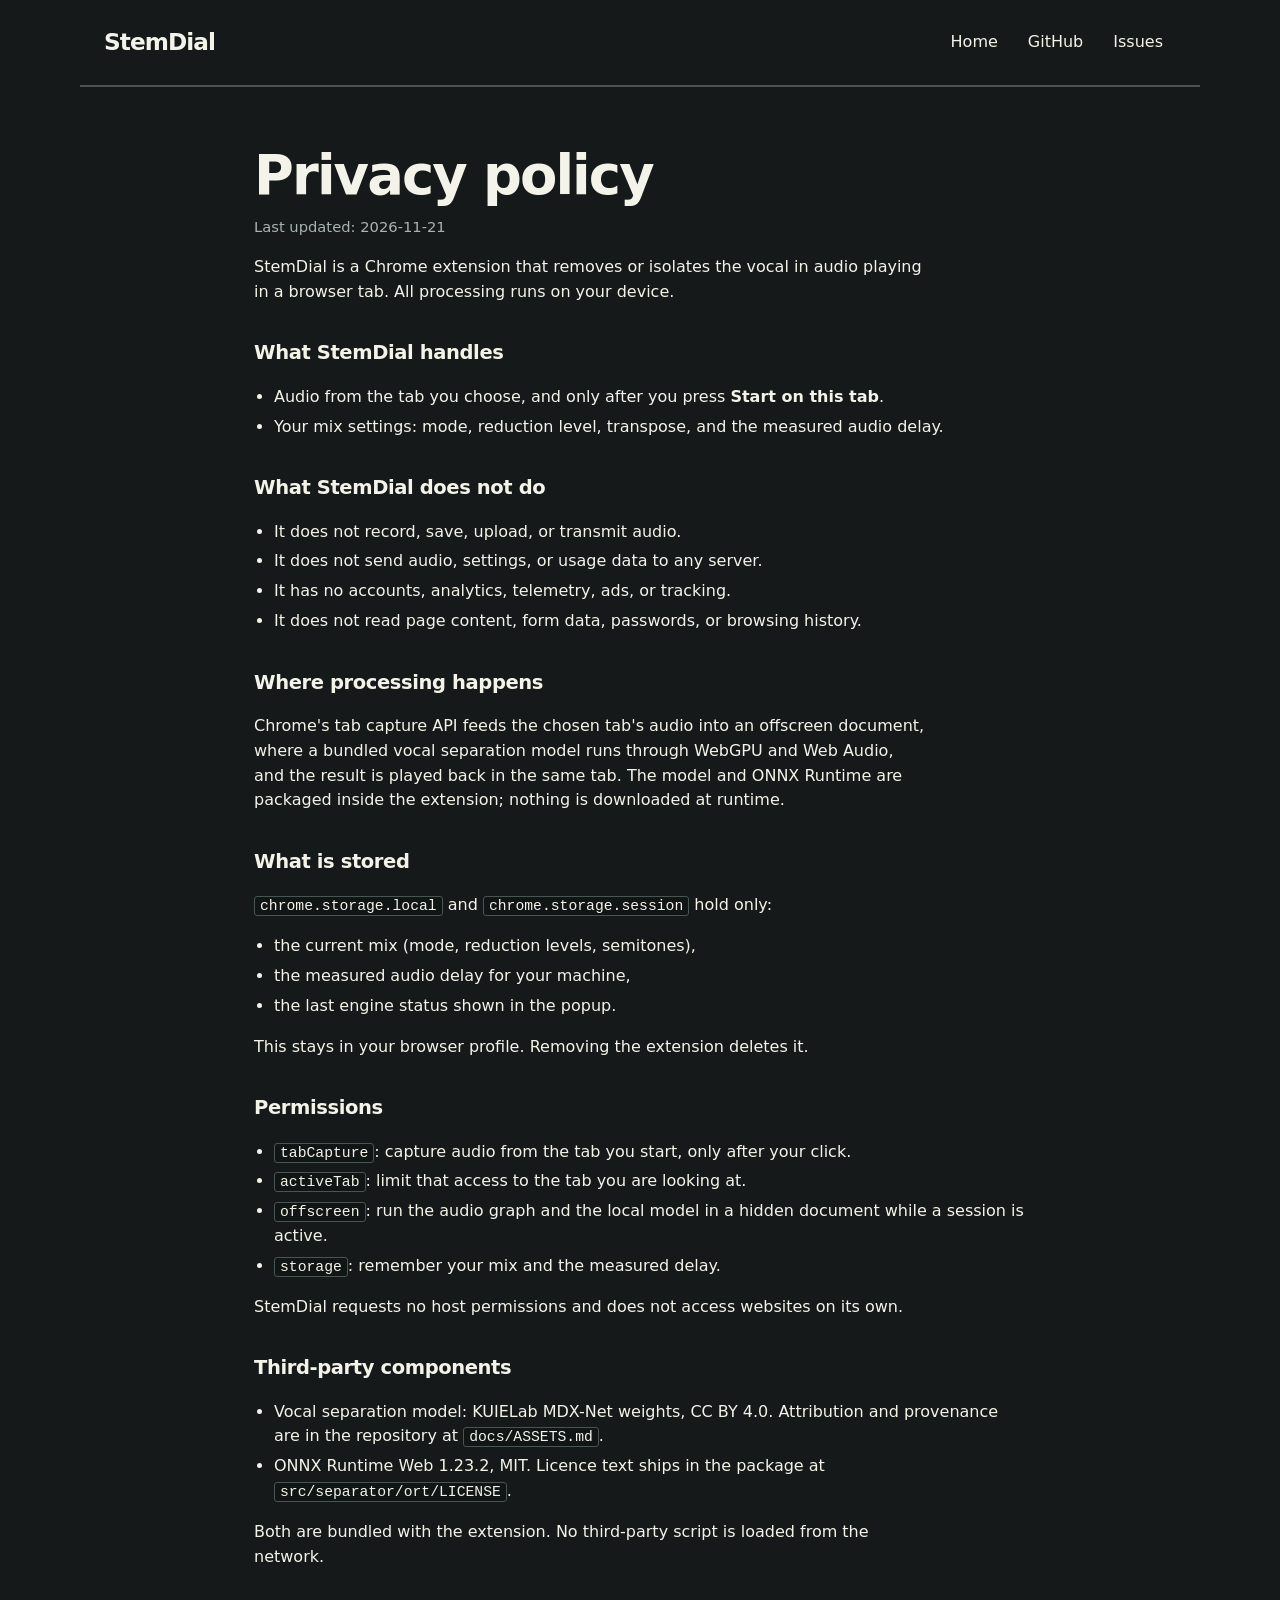
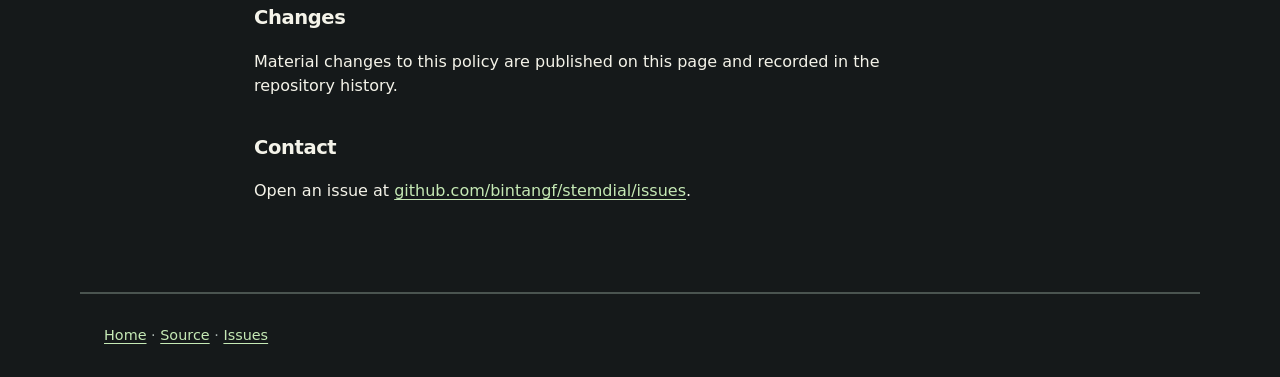
==== site/privacy.html @ f2a97806 "feat: add GitHub Pages landing page and privacy policy" ====
<!doctype html>
<html lang="en">
<head>
<meta charset="utf-8">
<meta name="viewport" content="width=device-width, initial-scale=1">
<title>Privacy policy · StemDial</title>
<meta name="description" content="StemDial processes audio on your device. It does not record, upload, or share audio.">
<link rel="icon" href="assets/icon32.png" sizes="32x32">
<link rel="stylesheet" href="styles.css">
</head>
<body>
<a class="skip" href="#main">Skip to content</a>
<header class="bar">
  <a class="brand" href="./">StemDial</a>
  <nav aria-label="Sections">
    <a href="./">Home</a>
    <a href="https://github.com/bintangf/stemdial">GitHub</a>
    <a href="https://github.com/bintangf/stemdial/issues">Issues</a>
  </nav>
</header>

<main id="main" class="policy">
  <h1>Privacy policy</h1>
  <p class="note">Last updated: 2026-11-21</p>
  <p>StemDial is a Chrome extension that removes or isolates the vocal in audio playing in a browser tab. All processing runs on your device.</p>

  <h2>What StemDial handles</h2>
  <ul>
    <li>Audio from the tab you choose, and only after you press <strong>Start on this tab</strong>.</li>
    <li>Your mix settings: mode, reduction level, transpose, and the measured audio delay.</li>
  </ul>

  <h2>What StemDial does not do</h2>
  <ul>
    <li>It does not record, save, upload, or transmit audio.</li>
    <li>It does not send audio, settings, or usage data to any server.</li>
    <li>It has no accounts, analytics, telemetry, ads, or tracking.</li>
    <li>It does not read page content, form data, passwords, or browsing history.</li>
  </ul>

  <h2>Where processing happens</h2>
  <p>Chrome's tab capture API feeds the chosen tab's audio into an offscreen document, where a bundled vocal separation model runs through WebGPU and Web Audio, and the result is played back in the same tab. The model and ONNX Runtime are packaged inside the extension; nothing is downloaded at runtime.</p>

  <h2>What is stored</h2>
  <p><code>chrome.storage.local</code> and <code>chrome.storage.session</code> hold only:</p>
  <ul>
    <li>the current mix (mode, reduction levels, semitones),</li>
    <li>the measured audio delay for your machine,</li>
    <li>the last engine status shown in the popup.</li>
  </ul>
  <p>This stays in your browser profile. Removing the extension deletes it.</p>

  <h2>Permissions</h2>
  <ul>
    <li><code>tabCapture</code>: capture audio from the tab you start, only after your click.</li>
    <li><code>activeTab</code>: limit that access to the tab you are looking at.</li>
    <li><code>offscreen</code>: run the audio graph and the local model in a hidden document while a session is active.</li>
    <li><code>storage</code>: remember your mix and the measured delay.</li>
  </ul>
  <p>StemDial requests no host permissions and does not access websites on its own.</p>

  <h2>Third-party components</h2>
  <ul>
    <li>Vocal separation model: KUIELab MDX-Net weights, CC BY 4.0. Attribution and provenance are in the repository at <code>docs/ASSETS.md</code>.</li>
    <li>ONNX Runtime Web 1.23.2, MIT. Licence text ships in the package at <code>src/separator/ort/LICENSE</code>.</li>
  </ul>
  <p>Both are bundled with the extension. No third-party script is loaded from the network.</p>

  <h2>Changes</h2>
  <p>Material changes to this policy are published on this page and recorded in the repository history.</p>

  <h2>Contact</h2>
  <p>Open an issue at <a href="https://github.com/bintangf/stemdial/issues">github.com/bintangf/stemdial/issues</a>.</p>
</main>

<footer>
  <p><a href="./">Home</a> · <a href="https://github.com/bintangf/stemdial">Source</a> · <a href="https://github.com/bintangf/stemdial/issues">Issues</a></p>
</footer>
</body>
</html>
---- site/styles.css ----
:root {
  color-scheme: dark;
  --page: #15191a;
  --case: #23282a;
  --ink: #f4f3e9;
  --muted: #a9b4af;
  --lcd: #c5e9b5;
  --edge: #4a5450;
  --key: #2d3436;
  font: 16px/1.55 system-ui, -apple-system, "Segoe UI", sans-serif;
  color: var(--ink);
  background: var(--page);
  accent-color: var(--lcd);
}

* { box-sizing: border-box; }

body { margin: 0; min-height: 100vh; }

a { color: var(--lcd); text-underline-offset: 3px; }
a:hover { text-decoration-thickness: 2px; }

:focus-visible {
  outline: 3px solid #fff;
  outline-offset: 2px;
  border-radius: 2px;
}

.skip {
  position: absolute;
  left: -9999px;
  top: 12px;
  background: var(--lcd);
  color: #17231a;
  padding: 10px 14px;
  font-weight: 700;
}
.skip:focus { left: 12px; z-index: 10; }

.bar {
  display: flex;
  align-items: center;
  justify-content: space-between;
  gap: 24px;
  flex-wrap: wrap;
  max-width: 1120px;
  margin: 0 auto;
  padding: 18px 24px;
  border-bottom: 2px solid var(--edge);
}

.brand {
  font-size: 1.45rem;
  font-weight: 800;
  letter-spacing: -0.04em;
  color: var(--ink);
  text-decoration: none;
}

.bar nav { display: flex; gap: 4px; flex-wrap: wrap; }

.bar nav a {
  padding: 11px 12px;
  min-height: 44px;
  display: inline-flex;
  align-items: center;
  color: var(--ink);
  text-decoration: none;
  border: 1px solid transparent;
  border-radius: 3px;
}

.bar nav a:hover { border-color: var(--edge); background: var(--key); }

main { max-width: 1120px; margin: 0 auto; padding: 0 24px 72px; }

.hero {
  display: grid;
  grid-template-columns: minmax(0, 1.05fr) minmax(0, 0.95fr);
  gap: 56px;
  align-items: center;
  padding: 64px 0 56px;
  border-bottom: 2px solid var(--edge);
}

h1 {
  margin: 0 0 18px;
  font-size: clamp(2.1rem, 5vw, 3.4rem);
  line-height: 1.2;
  letter-spacing: -0.035em;
}

.lede { margin: 0 0 22px; font-size: 1.15rem; max-width: 34em; }

.actions {
  display: flex;
  align-items: center;
  gap: 20px;
  flex-wrap: wrap;
  margin: 0 0 18px;
}

.button {
  display: inline-flex;
  align-items: center;
  justify-content: center;
  min-height: 50px;
  padding: 0 24px;
  background: var(--lcd);
  color: #17231a;
  font-weight: 750;
  text-decoration: none;
  border: 1px solid var(--lcd);
  border-radius: 3px;
  border-bottom-width: 4px;
  border-bottom-color: #8fae82;
}

.button:hover { background: #d3f2c5; }
.button:active { transform: translateY(1px); }

.quiet { color: var(--ink); min-height: 44px; display: inline-flex; align-items: center; }

.note { margin: 0; color: var(--muted); font-size: 0.92rem; max-width: 36em; }

.shot { margin: 0; }

.shot img {
  display: block;
  width: 100%;
  height: auto;
  border: 1px solid var(--edge);
  border-radius: 4px;
  box-shadow: 0 18px 40px rgba(0, 0, 0, 0.35);
}

.shot figcaption { margin-top: 10px; color: var(--muted); font-size: 0.88rem; }

section { padding: 56px 0; border-bottom: 2px solid var(--edge); }

h2 { margin: 0 0 24px; font-size: 1.6rem; letter-spacing: -0.02em; }

.modes dl {
  margin: 0;
  display: grid;
  grid-template-columns: repeat(2, minmax(0, 1fr));
  gap: 0 40px;
}

.modes dl div { padding: 14px 0; border-top: 1px solid var(--edge); }

.modes dt { font-weight: 750; font-size: 1.05rem; }
.modes dd { margin: 4px 0 0; color: var(--muted); }

.after { margin: 26px 0 0; max-width: 46em; }

.install {
  display: grid;
  grid-template-columns: minmax(0, 1fr) minmax(0, 1fr);
  gap: 8px 40px;
}

.install h2 { grid-column: 1 / -1; }

.install ol { margin: 0; padding-left: 1.3em; display: grid; gap: 12px; }

.install > p {
  margin: 0;
  align-self: start;
  color: var(--muted);
  border-left: 2px solid var(--edge);
  padding-left: 18px;
}

code {
  font: 0.92em ui-monospace, SFMono-Regular, Menlo, monospace;
  background: #101615;
  border: 1px solid var(--edge);
  padding: 1px 5px;
  border-radius: 3px;
}

.stay { border-bottom: 0; }
.stay p { max-width: 44em; }

.policy { max-width: 820px; padding-top: 56px; }
.policy h1 { margin-bottom: 8px; }
.policy h2 { margin: 34px 0 10px; font-size: 1.22rem; border-bottom: 0; }
.policy ul { padding-left: 1.25em; }
.policy li { margin: 5px 0; }
.policy > p { max-width: 42em; }

footer {
  max-width: 1120px;
  margin: 0 auto;
  padding: 24px;
  border-top: 2px solid var(--edge);
  color: var(--muted);
  font-size: 0.9rem;
}

footer p { margin: 6px 0; }

@media (max-width: 840px) {
  .hero { grid-template-columns: minmax(0, 1fr); gap: 32px; padding: 40px 0; }
  .modes dl { grid-template-columns: minmax(0, 1fr); }
  .install { grid-template-columns: minmax(0, 1fr); }
  .install > p { border-left: 0; padding-left: 0; }
  main { padding: 0 18px 56px; }
  .bar { padding: 14px 18px; }
  header nav a { padding: 10px 8px; }
}
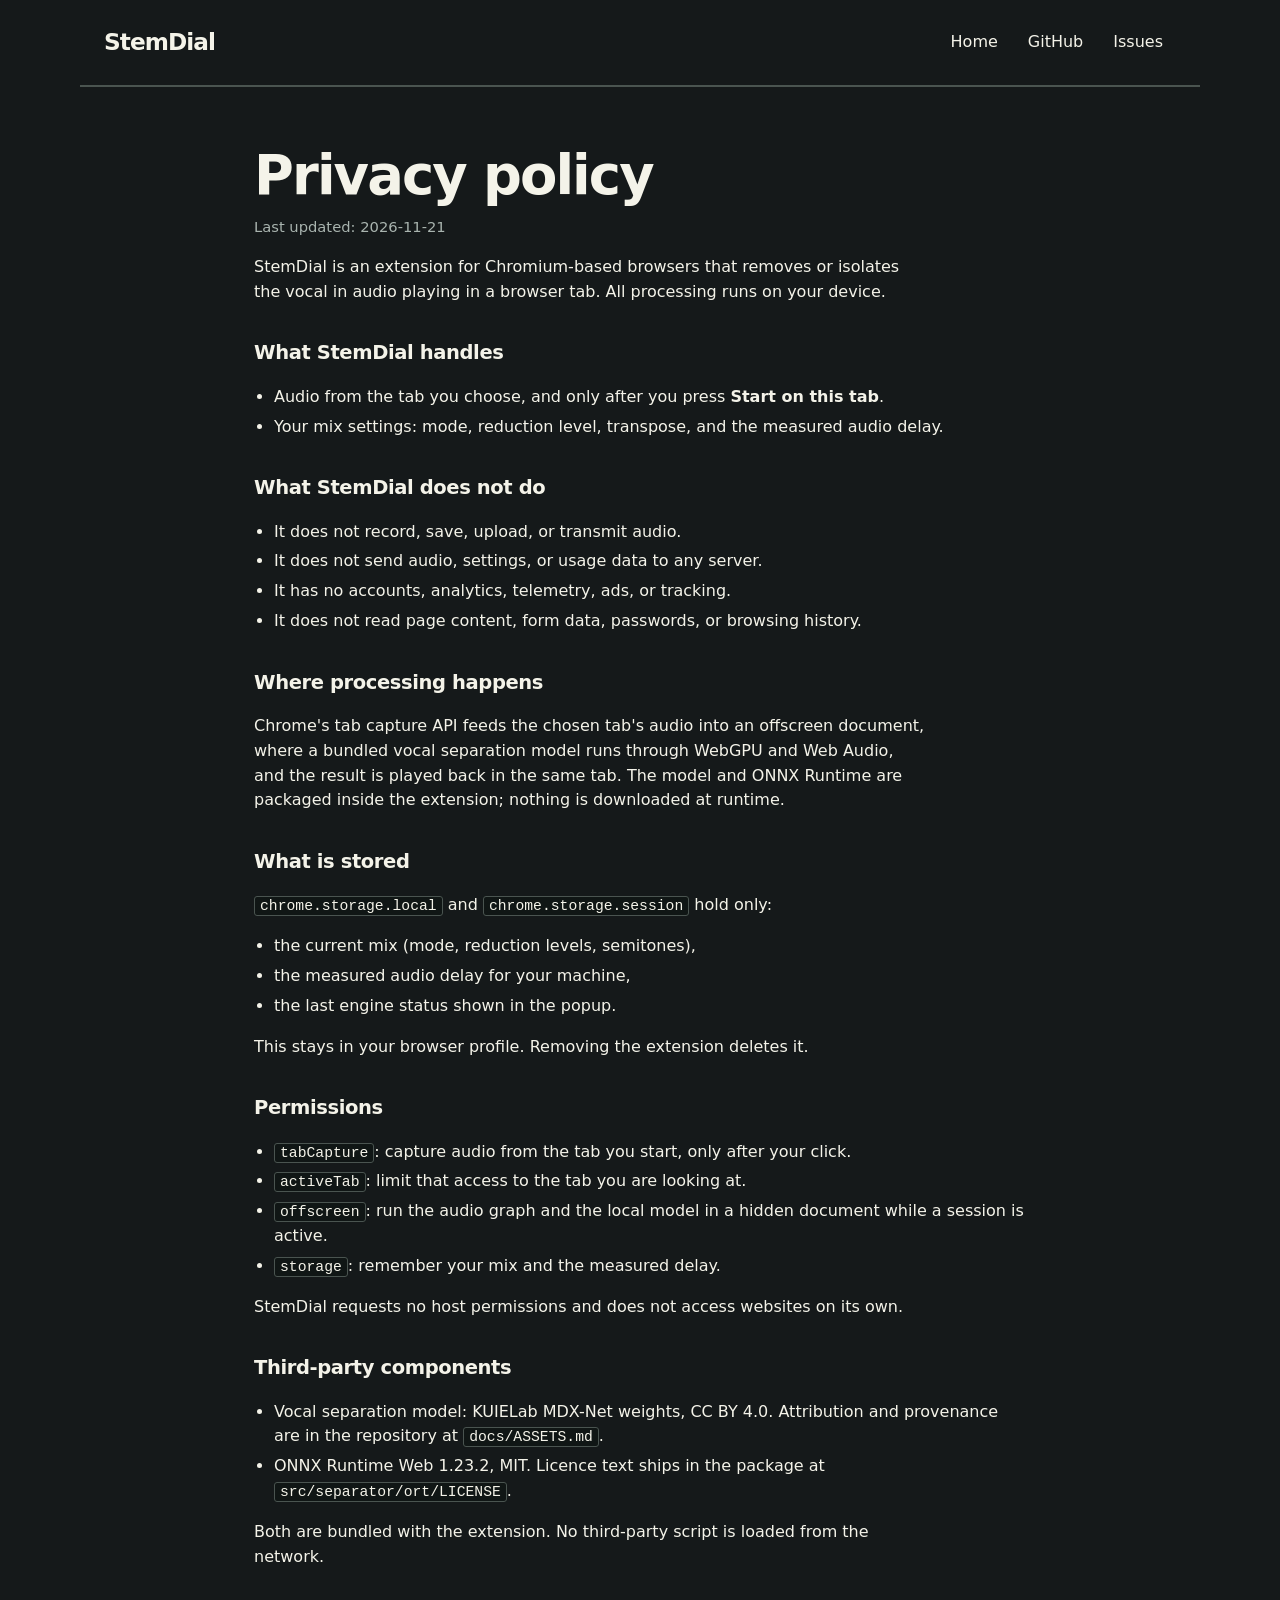
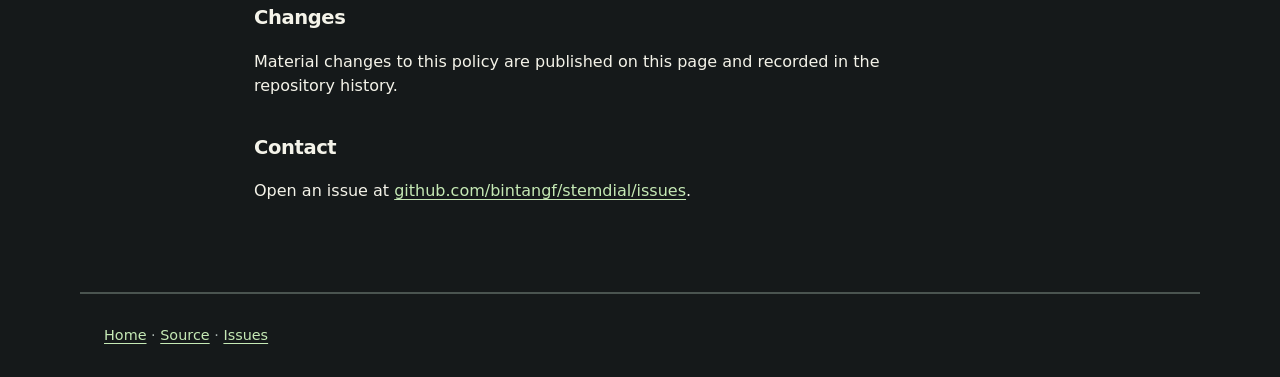
==== commit 520b7631: "docs: describe support as Chromium-based browsers Co-Authored-By: Devin AI <158243242+devin-ai-integ" ====
--- a/site/privacy.html
+++ b/site/privacy.html
@@ -22,7 +22,7 @@
 <main id="main" class="policy">
   <h1>Privacy policy</h1>
   <p class="note">Last updated: 2026-11-21</p>
-  <p>StemDial is a Chrome extension that removes or isolates the vocal in audio playing in a browser tab. All processing runs on your device.</p>
+  <p>StemDial is an extension for Chromium-based browsers that removes or isolates the vocal in audio playing in a browser tab. All processing runs on your device.</p>
 
   <h2>What StemDial handles</h2>
   <ul>
